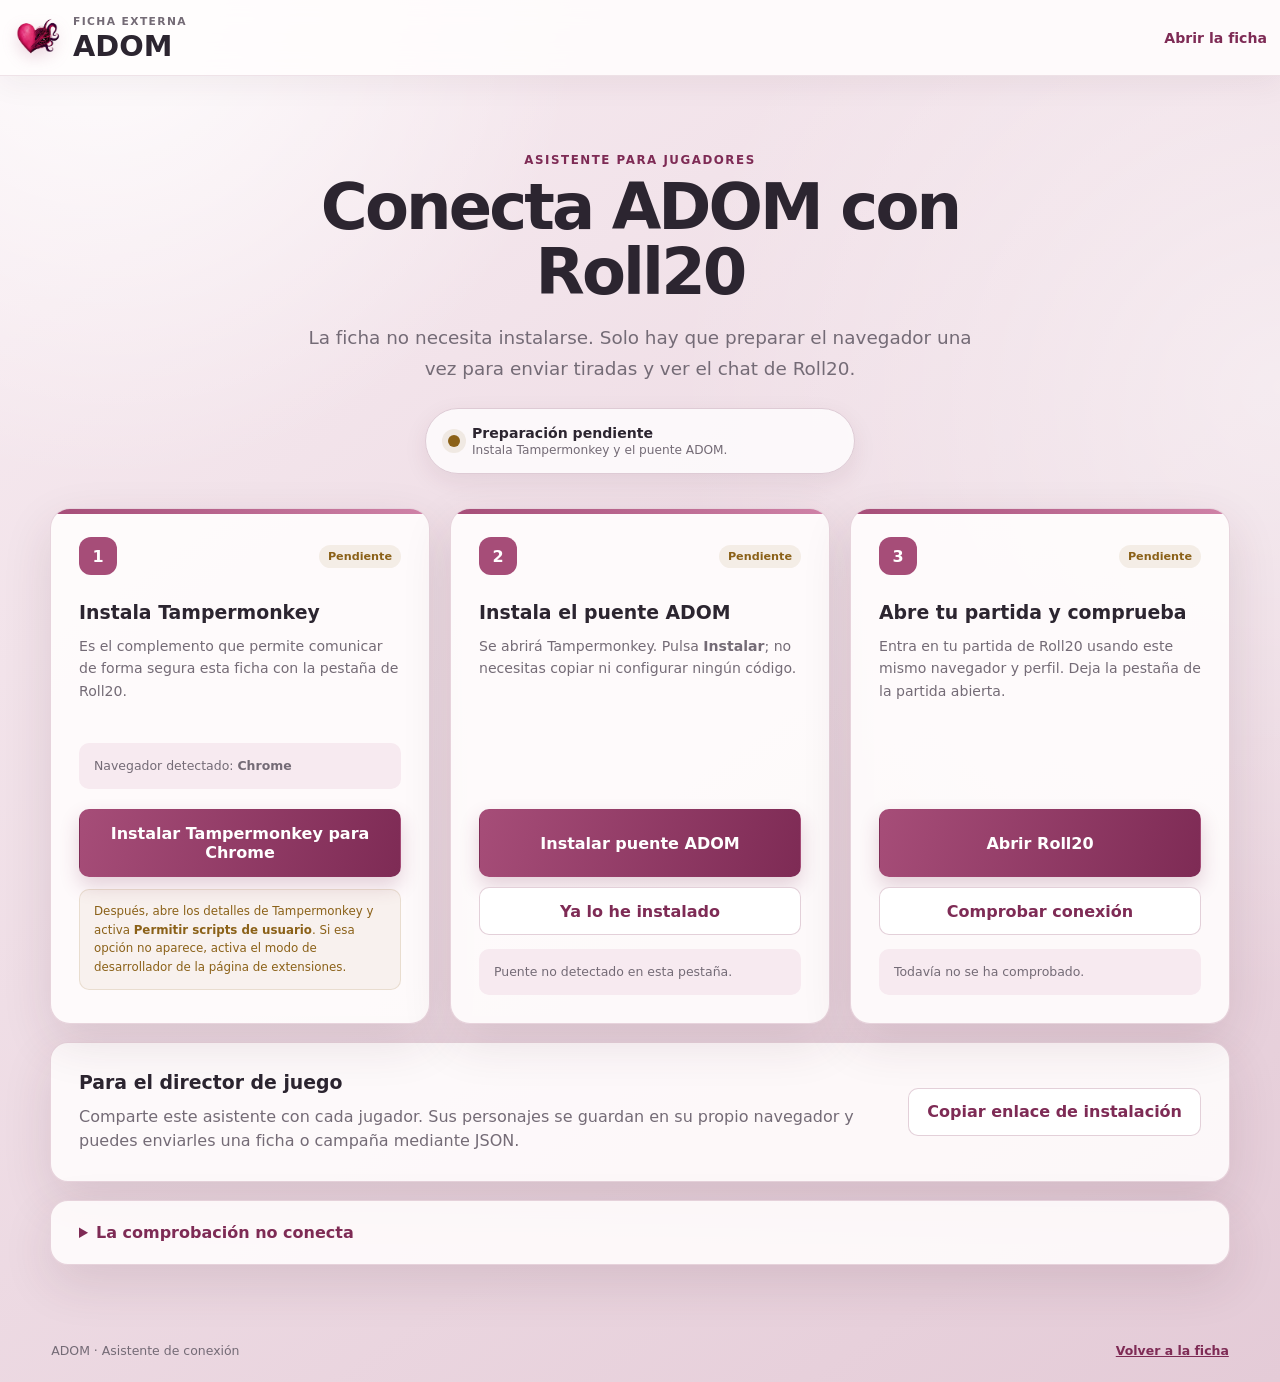
==== instalar.html @ 8eb447b4 "a" ====
<!doctype html>
<html lang="es">
<head>
    <meta charset="utf-8">
    <meta name="viewport" content="width=device-width, initial-scale=1">
    <meta name="color-scheme" content="light">
    <title>Instalar ADOM con Roll20</title>
    <link rel="icon" type="image/png" href="favicon.png">
    <link rel="stylesheet" href="css/installer.css?v=11">
    <link rel="stylesheet" href="css/brand.css?v=1">
</head>
<body>
    <header class="installer-header">
        <a class="brand-block" href="index.html" aria-label="Volver a la ficha ADOM">
            <img class="brand-mark" src="logo.png" alt="Logo oficial de ADOM">
            <span class="brand-copy"><small class="brand-eyebrow">Ficha externa</small><strong class="brand-title">ADOM</strong></span>
        </a>
        <a class="header-sheet-link" href="index.html">Abrir la ficha</a>
    </header>

    <main class="installer-main">
        <section class="installer-hero">
            <p class="eyebrow">Asistente para jugadores</p>
            <h1>Conecta ADOM con Roll20</h1>
            <p class="hero-copy">La ficha no necesita instalarse. Solo hay que preparar el navegador una vez para enviar tiradas y ver el chat de Roll20.</p>
            <div class="overall-status" id="overallStatus" data-state="pending" role="status" aria-live="polite">
                <span class="status-light" aria-hidden="true"></span>
                <div>
                    <strong id="overallStatusTitle">Preparación pendiente</strong>
                    <span id="overallStatusText">Completa los tres pasos siguientes.</span>
                </div>
            </div>
        </section>

        <section class="setup-grid" aria-label="Pasos de instalación">
            <article class="setup-card" id="extensionStep" data-state="pending">
                <div class="step-heading">
                    <span class="step-number">1</span>
                    <span class="step-state">Pendiente</span>
                </div>
                <h2>Instala Tampermonkey</h2>
                <p class="step-description">Es el complemento que permite comunicar de forma segura esta ficha con la pestaña de Roll20.</p>
                <div class="setup-preaction">
                    <p class="browser-detection">Navegador detectado: <strong id="browserName">Comprobando…</strong></p>
                </div>
                <a class="action-button primary" id="tampermonkeyLink" href="https://www.tampermonkey.net/" target="_blank" rel="noopener">Instalar Tampermonkey</a>
                <p class="chromium-note" id="chromiumNote" hidden><span id="chromiumPermissionLead">Después, abre los detalles de Tampermonkey y activa</span> <strong id="userScriptsPermissionLabel">Permitir scripts de usuario</strong>. Si esa opción no aparece, activa el modo de desarrollador de la página de extensiones.</p>
            </article>

            <article class="setup-card" id="bridgeStep" data-state="pending">
                <div class="step-heading">
                    <span class="step-number">2</span>
                    <span class="step-state">Pendiente</span>
                </div>
                <h2>Instala el puente ADOM</h2>
                <p class="step-description">Se abrirá Tampermonkey. Pulsa <strong>Instalar</strong>; no necesitas copiar ni configurar ningún código.</p>
                <div class="setup-preaction" aria-hidden="true"></div>
                <a class="action-button primary" id="bridgeInstallLink" href="https://adom-web.vercel.app/tampermonkey/adom-roll20-bridge.user.js" target="_blank" rel="noopener">Instalar puente ADOM</a>
                <button class="action-button secondary" id="bridgeInstalledButton" type="button">Ya lo he instalado</button>
                <p class="version-line" id="bridgeVersion">Puente no detectado en esta pestaña.</p>
            </article>

            <article class="setup-card" id="roll20Step" data-state="pending">
                <div class="step-heading">
                    <span class="step-number">3</span>
                    <span class="step-state">Pendiente</span>
                </div>
                <h2>Abre tu partida y comprueba</h2>
                <p class="step-description">Entra en tu partida de Roll20 usando este mismo navegador y perfil. Deja la pestaña de la partida abierta.</p>
                <div class="setup-preaction" aria-hidden="true"></div>
                <a class="action-button primary" href="https://app.roll20.net/" target="_blank" rel="noopener">Abrir Roll20</a>
                <button class="action-button secondary" id="checkConnectionButton" type="button">Comprobar conexión</button>
                <p class="connection-result" id="connectionResult" aria-live="polite">Todavía no se ha comprobado.</p>
            </article>
        </section>

        <section class="ready-panel" id="readyPanel" hidden>
            <div class="ready-icon" aria-hidden="true">✓</div>
            <div>
                <h2>Todo listo para jugar</h2>
                <p>Ya puedes abrir la ficha. Mantén Roll20 abierto en otra pestaña mientras juegas.</p>
            </div>
            <a class="action-button primary" href="index.html">Abrir mi ficha ADOM</a>
        </section>

        <section class="installer-tools">
            <div>
                <h2>Para el director de juego</h2>
                <p>Comparte este asistente con cada jugador. Sus personajes se guardan en su propio navegador y puedes enviarles una ficha o campaña mediante JSON.</p>
            </div>
            <div class="installer-copy-control">
                <button class="action-button secondary" id="copyGuideLink" type="button">Copiar enlace de instalación</button>
                <span class="copy-result" id="copyResult" aria-live="polite"></span>
            </div>
        </section>

        <details class="troubleshooting">
            <summary>La comprobación no conecta</summary>
            <ol>
                <li>Comprueba que has entrado dentro de una partida, no solo en la portada de Roll20.</li>
                <li>Confirma que Tampermonkey y <strong>ADOM External Sheet - Roll20 Bridge</strong> están activados.</li>
                <li>Usa el mismo navegador y el mismo perfil para la ficha y Roll20.</li>
                <li>Recarga tanto esta página como la pestaña de Roll20 después de instalar el puente.</li>
                <li>En Chrome o Edge, revisa que Tampermonkey tenga permiso para ejecutar scripts de usuario.</li>
            </ol>
        </details>
    </main>

    <footer class="installer-footer">
        <span>ADOM · Asistente de conexión</span>
        <a href="index.html">Volver a la ficha</a>
    </footer>

    <script src="js/roll20-bridge.js?v=30"></script>
    <script src="js/installer.js?v=4"></script>
</body>
</html>
---- css/installer.css ----
:root {
    --accent: #a64d78;
    --accent-strong: #7e2b55;
    --accent-soft: #f7eaf0;
    --ink: #2c2530;
    --muted: #746b76;
    --line: #decbd5;
    --surface: #fffdfd;
    --success: #237654;
    --success-soft: #e8f5ef;
    --danger: #9f3140;
    --warning: #8b6118;
    --shadow: 0 18px 50px rgba(72, 31, 51, 0.12);
}

* { box-sizing: border-box; }

html {
    min-width: 320px;
    min-height: 100%;
    background: #ead5df;
}

body {
    min-height: 100vh;
    margin: 0;
    color: var(--ink);
    background:
        radial-gradient(circle at 8% 0%, rgba(255, 255, 255, 0.88), transparent 30rem),
        radial-gradient(circle at 100% 28%, rgba(255, 255, 255, 0.48), transparent 38rem),
        linear-gradient(145deg, #f8edf2, #e4cbd7);
    font-family: Inter, ui-sans-serif, system-ui, -apple-system, BlinkMacSystemFont, "Segoe UI", sans-serif;
}

button, a { font: inherit; }

a { color: inherit; }

.installer-header {
    position: sticky;
    top: 0;
    z-index: 10;
    display: flex;
    align-items: center;
    justify-content: space-between;
    min-height: 76px;
    padding: 13px;
    border-bottom: 1px solid rgba(126, 43, 85, 0.12);
    background: rgba(255, 253, 253, 0.88);
    box-shadow: 0 8px 30px rgba(72, 31, 51, 0.06);
    backdrop-filter: blur(14px);
}

.header-sheet-link {
    color: var(--accent-strong);
    font-size: 0.88rem;
    font-weight: 800;
    text-decoration: none;
}

.header-sheet-link:hover { text-decoration: underline; }

.installer-main {
    width: min(1180px, calc(100% - 32px));
    margin: 0 auto;
    padding: clamp(38px, 6vw, 78px) 0 54px;
}

.installer-hero {
    display: grid;
    justify-items: center;
    max-width: 780px;
    margin: 0 auto 34px;
    text-align: center;
}

.eyebrow {
    margin: 0 0 8px;
    color: var(--accent-strong);
    font-size: 0.74rem;
    font-weight: 900;
    letter-spacing: 0.13em;
    text-transform: uppercase;
}

h1 {
    margin: 0;
    font-size: clamp(2rem, 5vw, 4rem);
    line-height: 1.02;
    letter-spacing: -0.045em;
}

.hero-copy {
    max-width: 680px;
    margin: 18px 0 24px;
    color: var(--muted);
    font-size: clamp(1rem, 2vw, 1.15rem);
    line-height: 1.65;
}

.overall-status {
    display: inline-flex;
    align-items: center;
    gap: 12px;
    min-width: min(100%, 430px);
    padding: 16px 22px;
    border: 1px solid var(--line);
    border-radius: 999px;
    background: rgba(255, 255, 255, 0.78);
    box-shadow: 0 8px 24px rgba(72, 31, 51, 0.08);
    text-align: left;
}

.overall-status > div {
    display: grid;
    gap: 2px;
}

.overall-status strong { font-size: 0.88rem; }
.overall-status span:not(.status-light) { color: var(--muted); font-size: 0.76rem; }

.status-light {
    flex: 0 0 auto;
    width: 12px;
    height: 12px;
    border-radius: 50%;
    background: var(--warning);
    box-shadow: 0 0 0 6px rgba(139, 97, 24, 0.1);
}

.overall-status[data-state="ready"] {
    border-color: rgba(35, 118, 84, 0.28);
    background: var(--success-soft);
}

.overall-status[data-state="ready"] .status-light {
    background: var(--success);
    box-shadow: 0 0 0 6px rgba(35, 118, 84, 0.1);
}

.overall-status[data-state="update"] {
    border-color: rgba(139, 97, 24, 0.28);
    background: rgba(255, 248, 231, 0.92);
}

.setup-grid {
    display: grid;
    grid-template-columns: repeat(3, minmax(0, 1fr));
    gap: 20px;
}

.setup-card {
    position: relative;
    display: flex;
    flex-direction: column;
    min-height: 380px;
    padding: 28px;
    overflow: hidden;
    border: 1px solid rgba(126, 43, 85, 0.18);
    border-radius: 20px;
    background: rgba(255, 253, 253, 0.9);
    box-shadow: var(--shadow);
    transition: border-color 180ms ease, transform 180ms ease, box-shadow 180ms ease;
}

.setup-card::before {
    position: absolute;
    inset: 0 0 auto;
    height: 5px;
    background: linear-gradient(90deg, var(--accent), #cf82a7);
    content: "";
}

.setup-card[data-state="complete"] {
    border-color: rgba(35, 118, 84, 0.35);
    box-shadow: 0 18px 50px rgba(35, 118, 84, 0.09);
}

.setup-card[data-state="complete"]::before { background: var(--success); }

.setup-card[data-state="update"] {
    border-color: rgba(139, 97, 24, 0.38);
}

.setup-card[data-state="update"]::before { background: var(--warning); }

.step-heading {
    display: flex;
    align-items: center;
    justify-content: space-between;
    margin-bottom: 26px;
}

.step-number {
    display: grid;
    width: 38px;
    height: 38px;
    place-items: center;
    border-radius: 12px;
    color: #fff;
    background: var(--accent);
    font-weight: 900;
}

.step-state {
    padding: 5px 9px;
    border-radius: 999px;
    color: var(--warning);
    background: rgba(139, 97, 24, 0.09);
    font-size: 0.7rem;
    font-weight: 850;
}

.setup-card[data-state="complete"] .step-number { background: var(--success); }
.setup-card[data-state="complete"] .step-state { color: var(--success); background: var(--success-soft); }
.setup-card[data-state="update"] .step-number { background: var(--warning); }
.setup-card[data-state="update"] .step-state { color: var(--warning); background: rgba(139, 97, 24, 0.1); }

.setup-card h2,
.ready-panel h2,
.installer-tools h2 {
    margin: 0 0 12px;
    font-size: 1.18rem;
}

.setup-card p {
    margin: 0 0 20px;
    color: var(--muted);
    font-size: 0.88rem;
    line-height: 1.58;
}

@media (min-width: 901px) {
    .step-description {
        min-height: 70px;
    }

    .setup-preaction {
        display: flex;
        align-items: flex-end;
        min-height: 64px;
        margin-bottom: 20px;
    }

    .setup-preaction .browser-detection {
        width: 100%;
        margin: 0;
    }

    .setup-card > .action-button.primary {
        margin-top: 0;
        min-height: 68px;
    }
}

.browser-detection,
.version-line,
.connection-result {
    padding: 13px 15px;
    border-radius: 10px;
    background: var(--accent-soft);
    font-size: 0.78rem !important;
}

.version-line,
.connection-result {
    margin-top: 14px !important;
}

.setup-card > :last-child {
    margin-bottom: 0;
}

.setup-card[data-state="complete"] .version-line,
.connection-result[data-state="success"] {
    color: var(--success);
    background: var(--success-soft);
}

.setup-card[data-state="update"] .version-line {
    color: var(--warning);
    background: rgba(139, 97, 24, 0.08);
}

.connection-result[data-state="error"] {
    color: var(--danger);
    background: rgba(159, 49, 64, 0.08);
}

.chromium-note {
    margin: 12px 0 0 !important;
    padding: 12px 14px;
    border: 1px solid rgba(139, 97, 24, 0.14);
    border-radius: 10px;
    color: var(--warning) !important;
    background: rgba(139, 97, 24, 0.055);
    font-size: 0.74rem !important;
}

.action-button {
    display: inline-flex;
    align-items: center;
    justify-content: center;
    min-height: 48px;
    margin-top: auto;
    padding: 12px 18px;
    border: 1px solid transparent;
    border-radius: 10px;
    cursor: pointer;
    font-weight: 850;
    text-align: center;
    text-decoration: none;
    transition: transform 150ms ease, box-shadow 150ms ease, background 150ms ease;
}

.action-button + .action-button { margin-top: 10px; }

.action-button:hover {
    transform: translateY(-1px);
}

.action-button:focus-visible {
    outline: 3px solid rgba(166, 77, 120, 0.22);
    outline-offset: 2px;
}

.action-button.primary {
    color: #fff;
    background: linear-gradient(105deg, var(--accent), var(--accent-strong));
    box-shadow: 0 9px 20px rgba(126, 43, 85, 0.2);
}

.action-button.secondary {
    color: var(--accent-strong);
    border-color: rgba(126, 43, 85, 0.22);
    background: #fff;
}

.action-button:disabled {
    opacity: 0.6;
    cursor: wait;
    transform: none;
}

.ready-panel,
.installer-tools,
.troubleshooting {
    margin-top: 18px;
    border: 1px solid rgba(126, 43, 85, 0.18);
    border-radius: 18px;
    background: rgba(255, 253, 253, 0.88);
    box-shadow: var(--shadow);
}

.ready-panel {
    display: grid;
    grid-template-columns: auto minmax(0, 1fr) auto;
    align-items: center;
    gap: 20px;
    padding: 26px 28px;
    border-color: rgba(35, 118, 84, 0.35);
    background: var(--success-soft);
}

.ready-panel[hidden] { display: none; }

.ready-panel p,
.installer-tools p { margin: 0; color: var(--muted); line-height: 1.5; }

.ready-icon {
    display: grid;
    width: 48px;
    height: 48px;
    place-items: center;
    border-radius: 50%;
    color: #fff;
    background: var(--success);
    font-size: 1.4rem;
    font-weight: 900;
}

.ready-panel .action-button { margin: 0; }

.installer-tools {
    display: grid;
    grid-template-columns: minmax(0, 1fr) auto;
    align-items: center;
    gap: 22px;
    padding: 28px;
}

.installer-tools .action-button { margin: 0; }

.installer-copy-control {
    display: grid;
    justify-items: stretch;
    gap: 8px;
}

.copy-result {
    color: var(--success);
    font-size: 0.76rem;
    line-height: 1.35;
    text-align: center;
}

.copy-result:empty { display: none; }

.troubleshooting { padding: 0 28px; }

.troubleshooting summary {
    padding: 22px 0;
    color: var(--accent-strong);
    cursor: pointer;
    font-weight: 850;
}

.troubleshooting ol {
    margin: 0 0 26px;
    padding-left: 22px;
    color: var(--muted);
    line-height: 1.7;
}

.installer-footer {
    display: flex;
    justify-content: space-between;
    gap: 18px;
    padding: 24px clamp(18px, 4vw, 64px);
    color: var(--muted);
    font-size: 0.78rem;
}

.installer-footer a { color: var(--accent-strong); font-weight: 800; }

@media (max-width: 900px) {
    .setup-grid { grid-template-columns: 1fr; }
    .setup-card {
        min-height: 0;
        padding: 24px;
    }
    .action-button { margin-top: 8px; }
}

@media (max-width: 640px) {
    .installer-header { min-height: 76px; }
    .installer-main { width: min(100% - 22px, 1180px); padding-top: 34px; }
    .overall-status { padding: 14px 17px; }
    .setup-grid { gap: 14px; }
    .setup-card { padding: 20px; }
    .step-heading { margin-bottom: 20px; }
    .ready-panel,
    .installer-tools { padding: 22px 18px; }
    .troubleshooting { padding: 0 18px; }
    .ready-panel,
    .installer-tools { grid-template-columns: 1fr; text-align: center; }
    .ready-icon { margin: 0 auto; }
    .installer-tools .action-button,
    .ready-panel .action-button { width: 100%; }
    .installer-copy-control { width: 100%; }
    .copy-result { text-align: center; }
}
---- css/brand.css ----
.brand-block {
    display: flex;
    align-items: center;
    gap: 12px;
    color: inherit;
    text-decoration: none;
}

.brand-mark {
    display: block;
    width: 48px;
    height: 48px;
    object-fit: contain;
    filter: drop-shadow(0 6px 8px rgba(var(--accent-rgb, 166, 77, 120), 0.22));
}

.brand-copy {
    display: block;
}

.brand-eyebrow {
    display: block;
    margin: 0 0 4px;
    color: var(--muted);
    font-size: 0.67rem;
    font-weight: 800;
    letter-spacing: 0.13em;
    line-height: normal;
    text-transform: uppercase;
}

.brand-title {
    display: block;
    margin: 0;
    font-size: 1.8rem;
    font-weight: 700;
    letter-spacing: normal;
    line-height: 1;
}
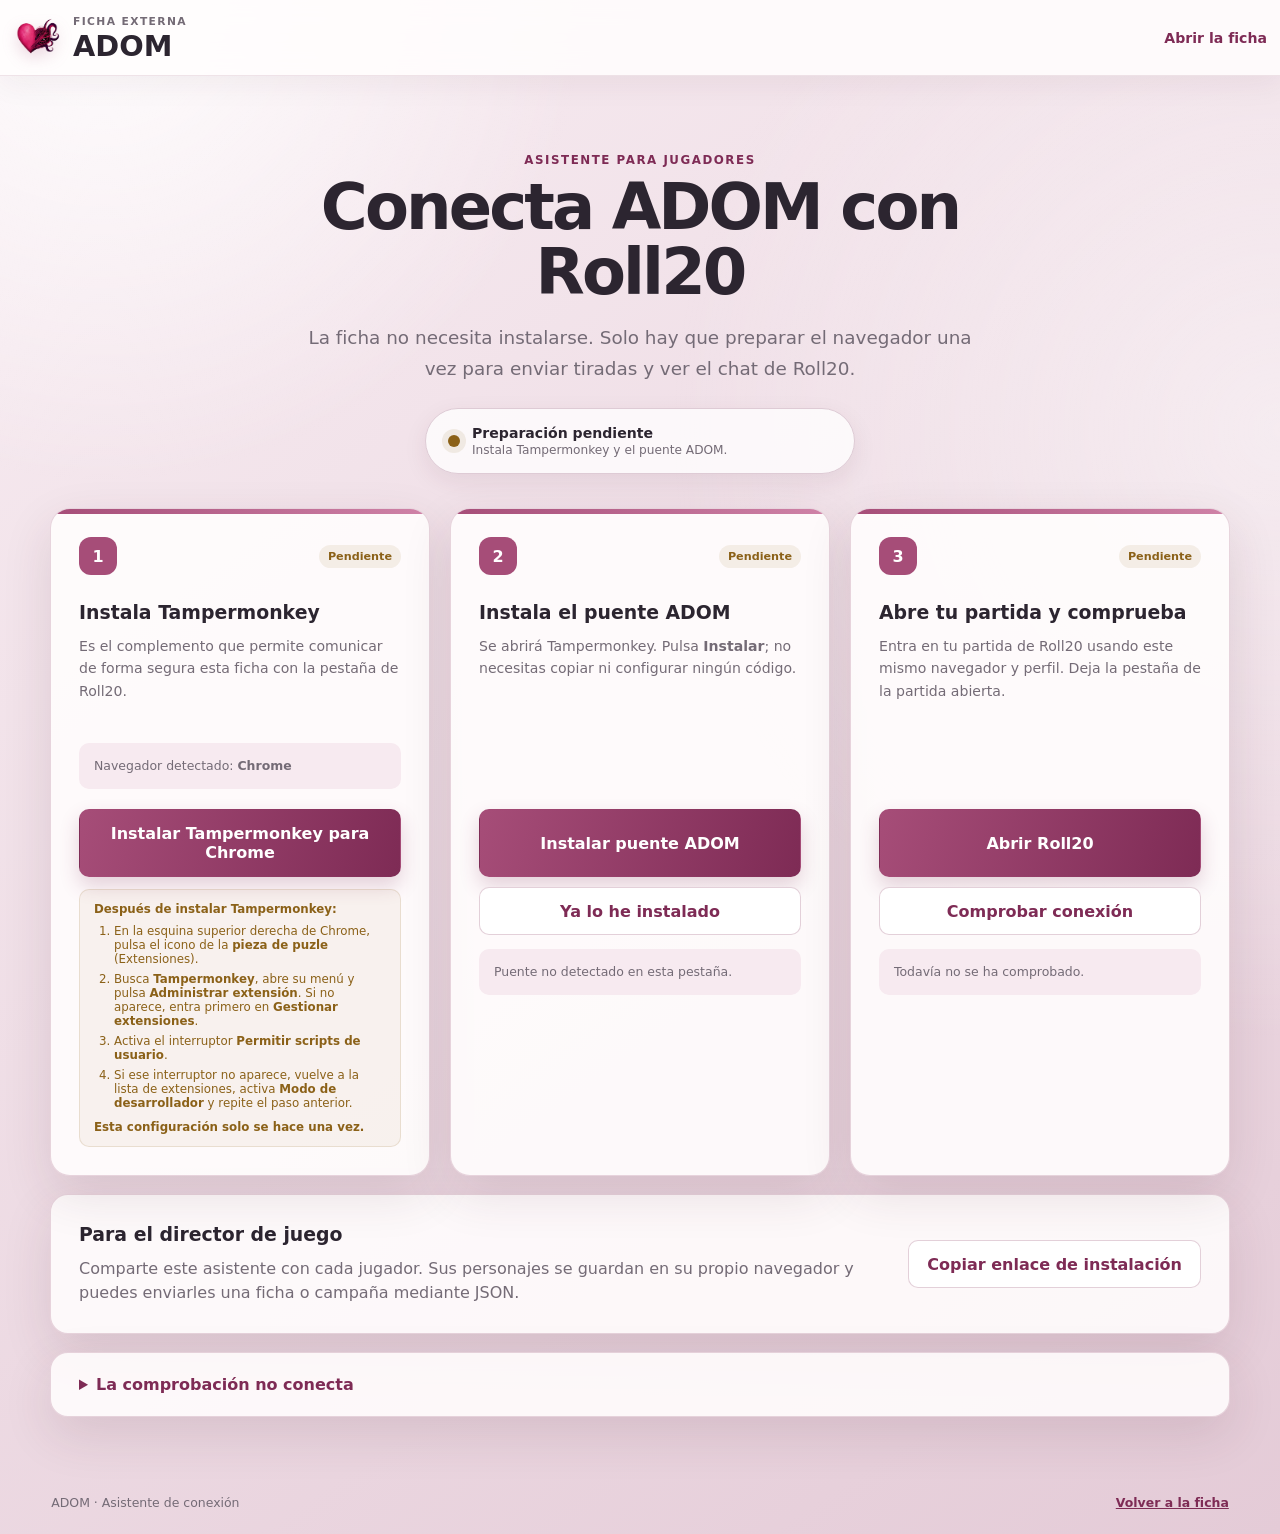
==== commit 6354c163: "a" ====
--- a/instalar.html
+++ b/instalar.html
@@ -6,7 +6,7 @@
     <meta name="color-scheme" content="light">
     <title>Instalar ADOM con Roll20</title>
     <link rel="icon" type="image/png" href="favicon.png">
-    <link rel="stylesheet" href="css/installer.css?v=11">
+    <link rel="stylesheet" href="css/installer.css?v=13">
     <link rel="stylesheet" href="css/brand.css?v=1">
 </head>
 <body>
@@ -44,7 +44,7 @@
                     <p class="browser-detection">Navegador detectado: <strong id="browserName">Comprobando…</strong></p>
                 </div>
                 <a class="action-button primary" id="tampermonkeyLink" href="https://www.tampermonkey.net/" target="_blank" rel="noopener">Instalar Tampermonkey</a>
-                <p class="chromium-note" id="chromiumNote" hidden><span id="chromiumPermissionLead">Después, abre los detalles de Tampermonkey y activa</span> <strong id="userScriptsPermissionLabel">Permitir scripts de usuario</strong>. Si esa opción no aparece, activa el modo de desarrollador de la página de extensiones.</p>
+                <div class="chromium-note" id="chromiumNote" hidden></div>
             </article>
 
             <article class="setup-card" id="bridgeStep" data-state="pending">
@@ -52,8 +52,8 @@
                     <span class="step-number">2</span>
                     <span class="step-state">Pendiente</span>
                 </div>
-                <h2>Instala el puente ADOM</h2>
-                <p class="step-description">Se abrirá Tampermonkey. Pulsa <strong>Instalar</strong>; no necesitas copiar ni configurar ningún código.</p>
+                <h2 id="bridgeStepTitle">Instala el puente ADOM</h2>
+                <p class="step-description" id="bridgeStepDescription">Se abrirá Tampermonkey. Pulsa <strong>Instalar</strong>; no necesitas copiar ni configurar ningún código.</p>
                 <div class="setup-preaction" aria-hidden="true"></div>
                 <a class="action-button primary" id="bridgeInstallLink" href="https://adom-web.vercel.app/tampermonkey/adom-roll20-bridge.user.js" target="_blank" rel="noopener">Instalar puente ADOM</a>
                 <button class="action-button secondary" id="bridgeInstalledButton" type="button">Ya lo he instalado</button>
@@ -111,7 +111,7 @@
         <a href="index.html">Volver a la ficha</a>
     </footer>
 
-    <script src="js/roll20-bridge.js?v=30"></script>
-    <script src="js/installer.js?v=4"></script>
+    <script src="js/roll20-bridge.js?v=31"></script>
+    <script src="js/installer.js?v=6"></script>
 </body>
 </html>
--- a/css/installer.css
+++ b/css/installer.css
@@ -297,6 +297,26 @@
     font-size: 0.74rem !important;
 }
 
+.chromium-note > strong {
+    display: block;
+    margin-bottom: 8px;
+}
+
+.chromium-note ol {
+    margin: 0;
+    padding-left: 20px;
+}
+
+.chromium-note li + li {
+    margin-top: 6px;
+}
+
+.chromium-note > span {
+    display: block;
+    margin-top: 10px;
+    font-weight: 700;
+}
+
 .action-button {
     display: inline-flex;
     align-items: center;
@@ -311,6 +331,10 @@
     text-align: center;
     text-decoration: none;
     transition: transform 150ms ease, box-shadow 150ms ease, background 150ms ease;
+}
+
+.action-button[hidden] {
+    display: none;
 }
 
 .action-button + .action-button { margin-top: 10px; }
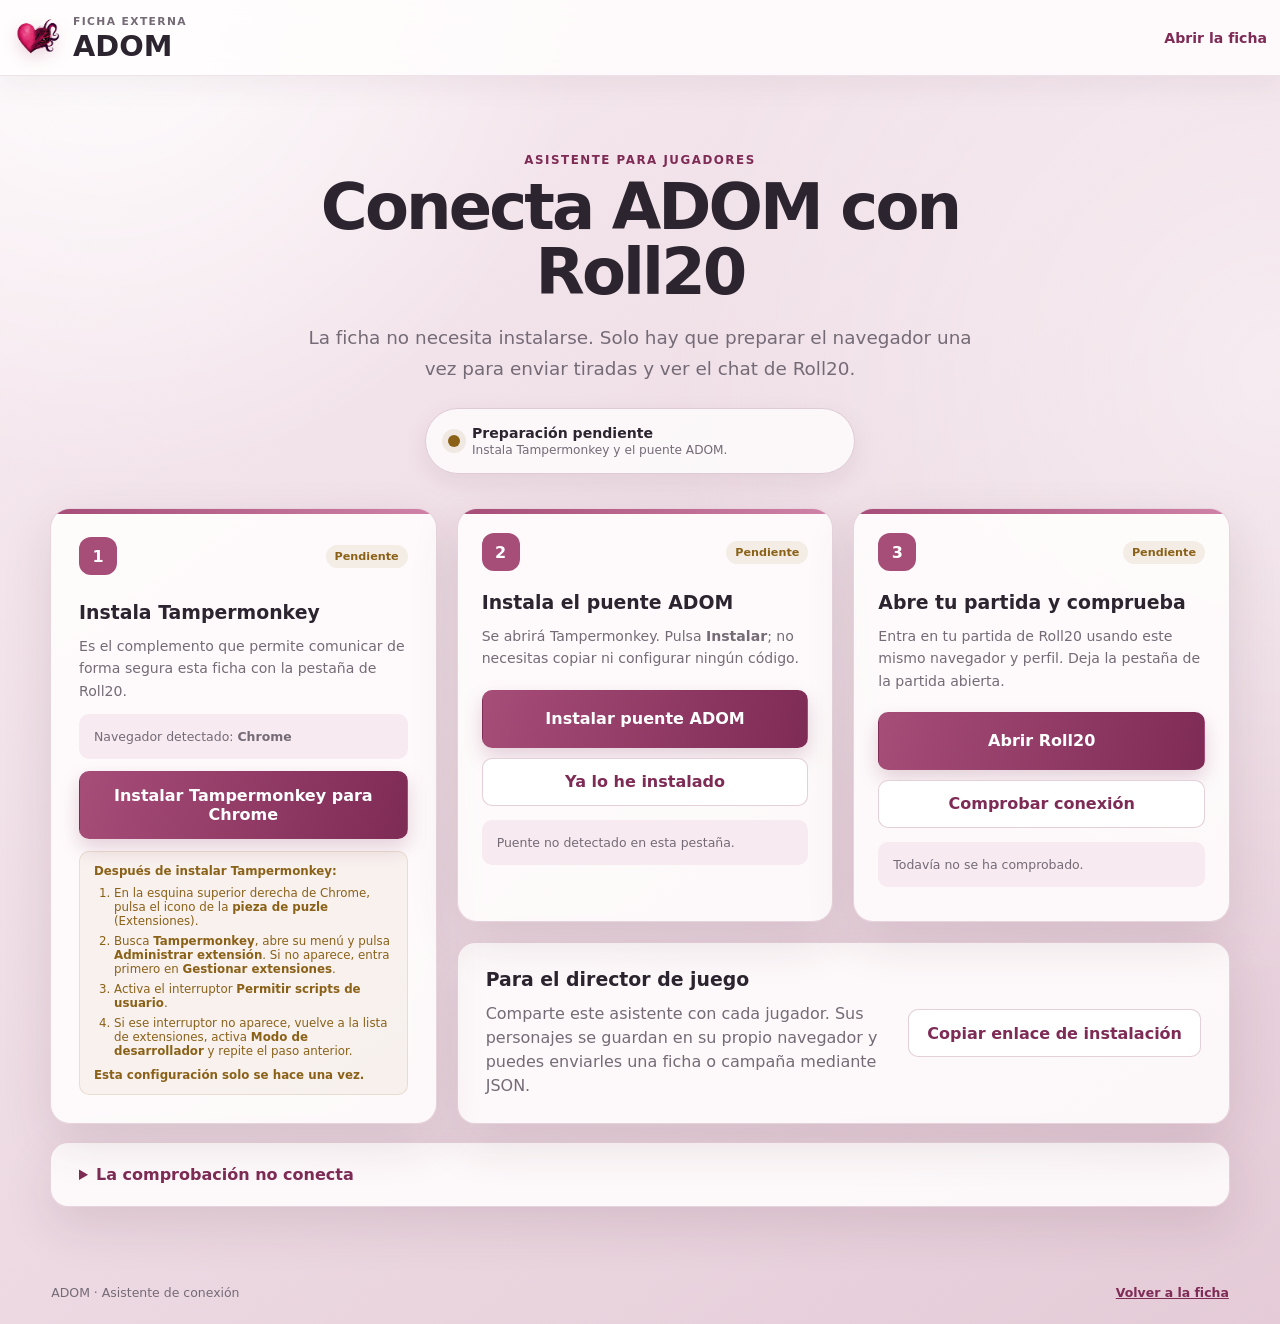
==== commit c4ccc333: "a" ====
--- a/instalar.html
+++ b/instalar.html
@@ -6,7 +6,7 @@
     <meta name="color-scheme" content="light">
     <title>Instalar ADOM con Roll20</title>
     <link rel="icon" type="image/png" href="favicon.png">
-    <link rel="stylesheet" href="css/installer.css?v=13">
+    <link rel="stylesheet" href="css/installer.css?v=19">
     <link rel="stylesheet" href="css/brand.css?v=1">
 </head>
 <body>
@@ -47,6 +47,7 @@
                 <div class="chromium-note" id="chromiumNote" hidden></div>
             </article>
 
+            <div class="setup-secondary">
             <article class="setup-card" id="bridgeStep" data-state="pending">
                 <div class="step-heading">
                     <span class="step-number">2</span>
@@ -72,6 +73,18 @@
                 <button class="action-button secondary" id="checkConnectionButton" type="button">Comprobar conexión</button>
                 <p class="connection-result" id="connectionResult" aria-live="polite">Todavía no se ha comprobado.</p>
             </article>
+
+            <section class="installer-tools">
+                <div>
+                    <h2>Para el director de juego</h2>
+                    <p>Comparte este asistente con cada jugador. Sus personajes se guardan en su propio navegador y puedes enviarles una ficha o campaña mediante JSON.</p>
+                </div>
+                <div class="installer-copy-control">
+                    <button class="action-button secondary" id="copyGuideLink" type="button">Copiar enlace de instalación</button>
+                    <span class="copy-result" id="copyResult" aria-live="polite"></span>
+                </div>
+            </section>
+            </div>
         </section>
 
         <section class="ready-panel" id="readyPanel" hidden>
@@ -81,17 +94,6 @@
                 <p>Ya puedes abrir la ficha. Mantén Roll20 abierto en otra pestaña mientras juegas.</p>
             </div>
             <a class="action-button primary" href="index.html">Abrir mi ficha ADOM</a>
-        </section>
-
-        <section class="installer-tools">
-            <div>
-                <h2>Para el director de juego</h2>
-                <p>Comparte este asistente con cada jugador. Sus personajes se guardan en su propio navegador y puedes enviarles una ficha o campaña mediante JSON.</p>
-            </div>
-            <div class="installer-copy-control">
-                <button class="action-button secondary" id="copyGuideLink" type="button">Copiar enlace de instalación</button>
-                <span class="copy-result" id="copyResult" aria-live="polite"></span>
-            </div>
         </section>
 
         <details class="troubleshooting">
@@ -111,7 +113,7 @@
         <a href="index.html">Volver a la ficha</a>
     </footer>
 
-    <script src="js/roll20-bridge.js?v=31"></script>
-    <script src="js/installer.js?v=6"></script>
+    <script src="js/roll20-bridge.js?v=36"></script>
+    <script src="js/installer.js?v=7"></script>
 </body>
 </html>
--- a/css/installer.css
+++ b/css/installer.css
@@ -145,8 +145,31 @@
 
 .setup-grid {
     display: grid;
-    grid-template-columns: repeat(3, minmax(0, 1fr));
+    grid-template-columns: minmax(0, 1fr) minmax(0, 2fr);
+    align-items: stretch;
     gap: 20px;
+}
+
+#extensionStep {
+    min-height: 0;
+    align-self: stretch;
+}
+#bridgeStep,
+#roll20Step {
+    align-self: stretch;
+}
+
+.setup-secondary {
+    display: grid;
+    grid-template-columns: repeat(2, minmax(0, 1fr));
+    align-items: stretch;
+    gap: 20px;
+}
+
+.setup-secondary > .installer-tools {
+    grid-column: 1 / -1;
+    width: 100%;
+    margin-top: 0;
 }
 
 .setup-card {
@@ -231,15 +254,44 @@
 }
 
 @media (min-width: 901px) {
+    #bridgeStep,
+    #roll20Step {
+        min-height: 0;
+        padding: 24px;
+    }
+
+    #bridgeStep .step-heading,
+    #roll20Step .step-heading {
+        margin-bottom: 20px;
+    }
+
     .step-description {
         min-height: 70px;
+    }
+
+    #bridgeStep .step-description,
+    #roll20Step .step-description {
+        min-height: 0;
+    }
+
+    #extensionStep .step-description {
+        min-height: 0;
+        margin-bottom: 12px;
+    }
+
+    .setup-secondary > .installer-tools {
+        padding-block: 20px;
     }
 
     .setup-preaction {
         display: flex;
         align-items: flex-end;
-        min-height: 64px;
-        margin-bottom: 20px;
+        min-height: 0;
+        margin-bottom: 12px;
+    }
+
+    .setup-preaction[aria-hidden="true"] {
+        display: none;
     }
 
     .setup-preaction .browser-detection {
@@ -250,6 +302,11 @@
     .setup-card > .action-button.primary {
         margin-top: 0;
         min-height: 68px;
+    }
+
+    #bridgeStep > .action-button.primary,
+    #roll20Step > .action-button.primary {
+        min-height: 58px;
     }
 }
 
@@ -458,7 +515,12 @@
 .installer-footer a { color: var(--accent-strong); font-weight: 800; }
 
 @media (max-width: 900px) {
-    .setup-grid { grid-template-columns: 1fr; }
+    .setup-grid {
+        grid-template-columns: 1fr;
+    }
+    .setup-secondary {
+        grid-template-columns: 1fr;
+    }
     .setup-card {
         min-height: 0;
         padding: 24px;
